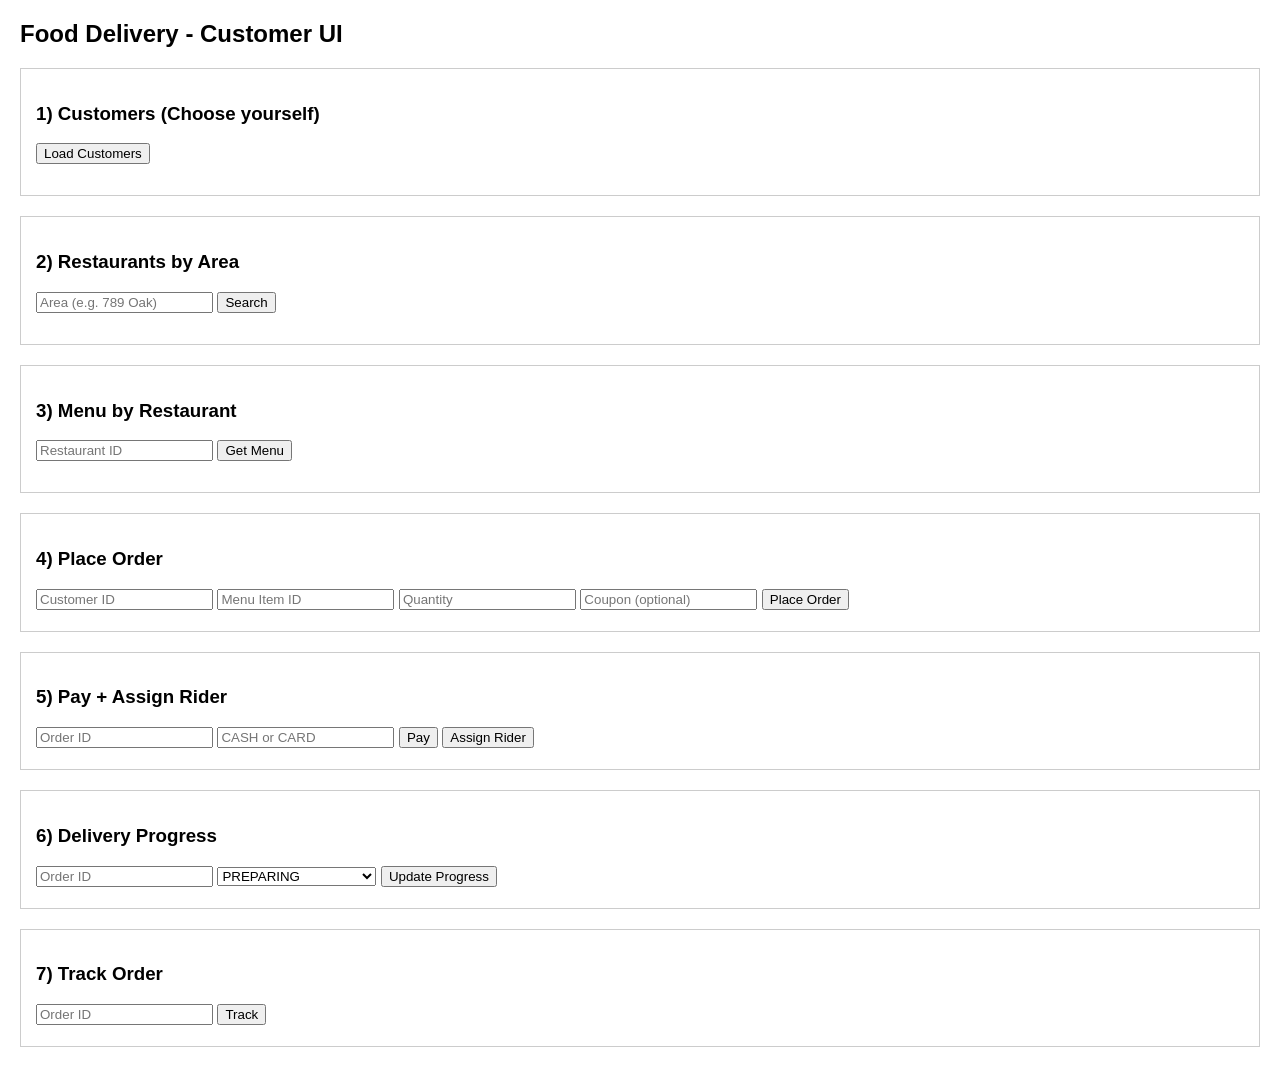
==== frontend/index.html @ 3b463555 "wsdl connection tested" ====
<!DOCTYPE html>
<html>
<head>
  <title>Food Delivery UI</title>
  <style>
    body { font-family: Arial; margin: 20px; }
    .section { border: 1px solid #ccc; padding: 15px; margin-bottom: 20px; }
    ul { padding-left: 18px; }
    .msg { margin-top: 6px; font-weight: bold; }
  </style>
</head>
<body>
  <h2>Food Delivery - Customer UI</h2>

  <div class="section">
    <h3>1) Customers (Choose yourself)</h3>
    <button onclick="loadCustomers()">Load Customers</button>
    <ul id="customers"></ul>
  </div>

  <div class="section">
    <h3>2) Restaurants by Area</h3>
    <input id="area" placeholder="Area (e.g. 789 Oak)" />
    <button onclick="getRestaurants()">Search</button>
    <ul id="restaurants"></ul>
  </div>

  <div class="section">
    <h3>3) Menu by Restaurant</h3>
    <input id="restaurantId" placeholder="Restaurant ID" />
    <button onclick="getMenu()">Get Menu</button>
    <ul id="menu"></ul>
  </div>

  <div class="section">
    <h3>4) Place Order</h3>
    <input id="customerId" placeholder="Customer ID" />
    <input id="menuItemId" placeholder="Menu Item ID" />
    <input id="qty" placeholder="Quantity" />
    <input id="coupon" placeholder="Coupon (optional)" />
    <button onclick="placeOrder()">Place Order</button>
    <div id="orderResult" class="msg"></div>
  </div>

  <div class="section">
    <h3>5) Pay + Assign Rider</h3>
    <input id="orderIdPay" placeholder="Order ID" />
    <input id="payMethod" placeholder="CASH or CARD" />
    <button onclick="payOrder()">Pay</button>
    <button onclick="assignRider()">Assign Rider</button>
    <div id="payResult" class="msg"></div>
  </div>

  <div class="section">
    <h3>6) Delivery Progress</h3>
    <input id="orderIdProgress" placeholder="Order ID" />
    <select id="progressStatus">
      <option value="PREPARING">PREPARING</option>
      <option value="OUT_FOR_DELIVERY">OUT_FOR_DELIVERY</option>
      <option value="DELIVERED">DELIVERED</option>
    </select>
    <button onclick="updateProgress()">Update Progress</button>
    <div id="progressResult" class="msg"></div>
  </div>

  <div class="section">
    <h3>7) Track Order</h3>
    <input id="orderIdTrack" placeholder="Order ID" />
    <button onclick="trackOrder()">Track</button>
    <div id="trackResult" class="msg"></div>
  </div>

  <script>
    const SOAP_URL_RESTAURANT = "http://localhost:8080/RestaurantService";
    const SOAP_URL_ORDER = "http://localhost:8080/OrderService";

    async function sendSoap(url, body) {
      const res = await fetch(url, {
        method: "POST",
        headers: { "Content-Type": "text/xml" },
        body
      });
      return await res.text();
    }

    function parseXML(xmlText) {
      return new DOMParser().parseFromString(xmlText, "text/xml");
    }

    function getText(node, tag) {
      const el = node.getElementsByTagNameNS("*", tag)[0];
      return el ? el.textContent : "";
    }

    function loadCustomers() {
      const body = `
        <soapenv:Envelope xmlns:soapenv="http://schemas.xmlsoap.org/soap/envelope/"
                          xmlns:ws="http://wsdl.fooddelivery.com/">
          <soapenv:Body><ws:getAllCustomers/></soapenv:Body>
        </soapenv:Envelope>`;
      sendSoap(SOAP_URL_RESTAURANT, body).then(xml => {
        const doc = parseXML(xml);
        const list = doc.getElementsByTagNameNS("*", "return");
        const ul = document.getElementById("customers");
        ul.innerHTML = "";

        if (list.length === 0) {
          ul.innerHTML = "<li>No customers found.</li>";
          return;
        }

        for (let i = 0; i < list.length; i++) {
          const id = getText(list[i], "id");
          const name = getText(list[i], "name");
          const address = getText(list[i], "address");
          ul.innerHTML += `<li>ID ${id} - ${name} (${address})</li>`;
        }
      });
    }

    function getRestaurants() {
      const area = document.getElementById("area").value;
      const body = `
        <soapenv:Envelope xmlns:soapenv="http://schemas.xmlsoap.org/soap/envelope/"
                          xmlns:ws="http://wsdl.fooddelivery.com/">
          <soapenv:Body>
            <ws:getRestaurantsByArea><area>${area}</area></ws:getRestaurantsByArea>
          </soapenv:Body>
        </soapenv:Envelope>`;
      sendSoap(SOAP_URL_RESTAURANT, body).then(xml => {
        const doc = parseXML(xml);
        const list = doc.getElementsByTagNameNS("*", "return");
        const ul = document.getElementById("restaurants");
        ul.innerHTML = "";

        if (list.length === 0) {
          ul.innerHTML = "<li>No restaurants found in this area.</li>";
          return;
        }

        for (let i = 0; i < list.length; i++) {
          const id = getText(list[i], "id");
          const name = getText(list[i], "name");
          const address = getText(list[i], "address");
          ul.innerHTML += `<li>ID ${id} - ${name} (${address})</li>`;
        }
      });
    }

    function getMenu() {
      const id = document.getElementById("restaurantId").value;
      const body = `
        <soapenv:Envelope xmlns:soapenv="http://schemas.xmlsoap.org/soap/envelope/"
                          xmlns:ws="http://wsdl.fooddelivery.com/">
          <soapenv:Body>
            <ws:getMenuByRestaurant><restaurantId>${id}</restaurantId></ws:getMenuByRestaurant>
          </soapenv:Body>
        </soapenv:Envelope>`;
      sendSoap(SOAP_URL_RESTAURANT, body).then(xml => {
        const doc = parseXML(xml);
        const list = doc.getElementsByTagNameNS("*", "return");
        const ul = document.getElementById("menu");
        ul.innerHTML = "";

        if (list.length === 0) {
          ul.innerHTML = "<li>No menu items found.</li>";
          return;
        }

        for (let i = 0; i < list.length; i++) {
          const id = getText(list[i], "id");
          const name = getText(list[i], "name");
          const price = getText(list[i], "price");
          ul.innerHTML += `<li>ID ${id} - ${name} ($${price})</li>`;
        }
      });
    }

    function placeOrder() {
      const customerId = document.getElementById("customerId").value;
      const restaurantId = document.getElementById("restaurantId").value;
      const menuItemId = document.getElementById("menuItemId").value;
      const qty = document.getElementById("qty").value;
      const coupon = document.getElementById("coupon").value;

      const body = `
        <soapenv:Envelope xmlns:soapenv="http://schemas.xmlsoap.org/soap/envelope/"
                          xmlns:ws="http://wsdl.fooddelivery.com/">
          <soapenv:Body>
            <ws:placeOrder>
              <customerId>${customerId}</customerId>
              <restaurantId>${restaurantId}</restaurantId>
              <menuItemId>${menuItemId}</menuItemId>
              <quantity>${qty}</quantity>
              <couponCode>${coupon}</couponCode>
            </ws:placeOrder>
          </soapenv:Body>
        </soapenv:Envelope>`;
      sendSoap(SOAP_URL_ORDER, body).then(xml => {
        const doc = parseXML(xml);
        const orderId = doc.getElementsByTagNameNS("*", "return")[0]?.textContent;
        document.getElementById("orderResult").textContent =
          orderId ? `✅ Order placed! Order ID: ${orderId}` : "❌ Order failed.";
      });
    }

    function payOrder() {
      const orderId = document.getElementById("orderIdPay").value;
      const method = document.getElementById("payMethod").value;

      const body = `
        <soapenv:Envelope xmlns:soapenv="http://schemas.xmlsoap.org/soap/envelope/"
                          xmlns:ws="http://wsdl.fooddelivery.com/">
          <soapenv:Body>
            <ws:payOrder><orderId>${orderId}</orderId><method>${method}</method></ws:payOrder>
          </soapenv:Body>
        </soapenv:Envelope>`;
      sendSoap(SOAP_URL_ORDER, body).then(() => {
        document.getElementById("payResult").textContent = "✅ Payment success!";
      });
    }

    function assignRider() {
      const orderId = document.getElementById("orderIdPay").value;
      const body = `
        <soapenv:Envelope xmlns:soapenv="http://schemas.xmlsoap.org/soap/envelope/"
                          xmlns:ws="http://wsdl.fooddelivery.com/">
          <soapenv:Body>
            <ws:assignRider><orderId>${orderId}</orderId></ws:assignRider>
          </soapenv:Body>
        </soapenv:Envelope>`;
      sendSoap(SOAP_URL_ORDER, body).then(() => {
        document.getElementById("payResult").textContent = "✅ Rider assigned!";
      });
    }

    function updateProgress() {
      const orderId = document.getElementById("orderIdProgress").value;
      const progress = document.getElementById("progressStatus").value;

      const body = `
        <soapenv:Envelope xmlns:soapenv="http://schemas.xmlsoap.org/soap/envelope/"
                          xmlns:ws="http://wsdl.fooddelivery.com/">
          <soapenv:Body>
            <ws:updateDeliveryProgress>
              <orderId>${orderId}</orderId>
              <progress>${progress}</progress>
            </ws:updateDeliveryProgress>
          </soapenv:Body>
        </soapenv:Envelope>`;
      sendSoap(SOAP_URL_ORDER, body).then(() => {
        document.getElementById("progressResult").textContent = "✅ Progress updated!";
      });
    }

    function trackOrder() {
      const orderId = document.getElementById("orderIdTrack").value;
      const body = `
        <soapenv:Envelope xmlns:soapenv="http://schemas.xmlsoap.org/soap/envelope/"
                          xmlns:ws="http://wsdl.fooddelivery.com/">
          <soapenv:Body>
            <ws:trackOrder><orderId>${orderId}</orderId></ws:trackOrder>
          </soapenv:Body>
        </soapenv:Envelope>`;
      sendSoap(SOAP_URL_ORDER, body).then(xml => {
        const doc = parseXML(xml);
        const order = doc.getElementsByTagNameNS("*", "return")[0];

        if (!order) {
          document.getElementById("trackResult").textContent = "❌ Order not found.";
          return;
        }

        const status = getText(order, "status");
        const total = getText(order, "totalPrice");
        document.getElementById("trackResult").textContent =
          `✅ Status: ${status}, Total: ${total}`;
      });
    }
  </script>
</body>
</html>
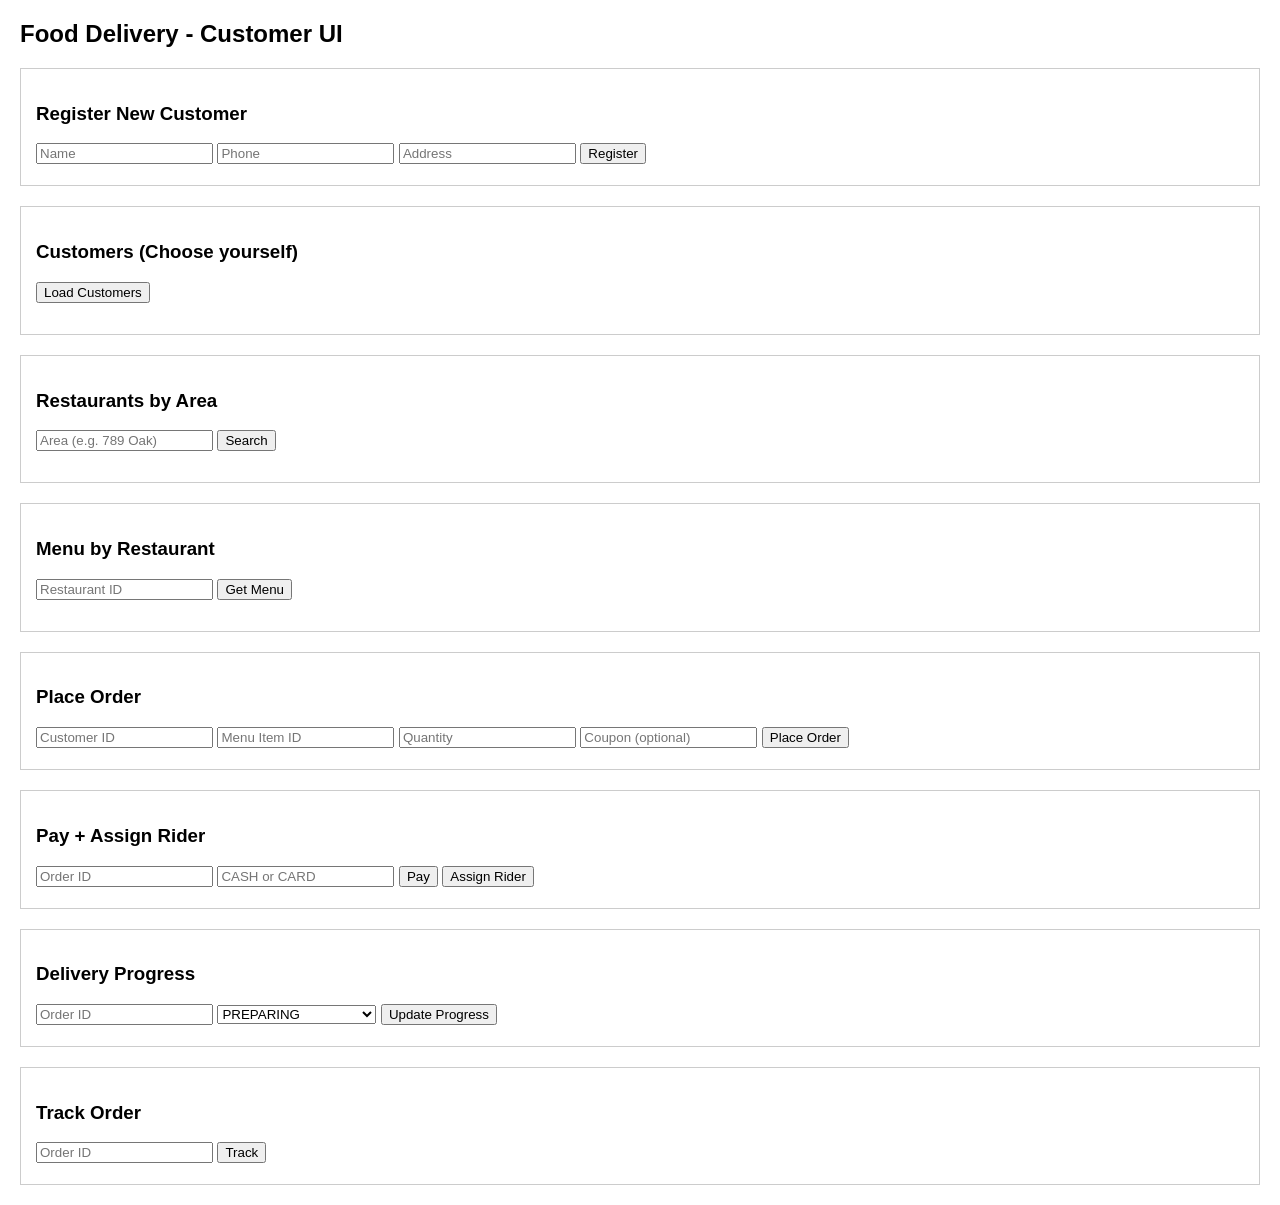
==== commit 0ee7f561: "bug fixed" ====
--- a/frontend/index.html
+++ b/frontend/index.html
@@ -13,27 +13,36 @@
   <h2>Food Delivery - Customer UI</h2>
 
   <div class="section">
-    <h3>1) Customers (Choose yourself)</h3>
+    <h3>Register New Customer</h3>
+    <input id="custName" placeholder="Name" />
+    <input id="custPhone" placeholder="Phone" />
+    <input id="custAddress" placeholder="Address" />
+    <button onclick="registerCustomer()">Register</button>
+    <div id="custMsg" class="msg"></div>
+  </div>
+
+  <div class="section">
+    <h3>Customers (Choose yourself)</h3>
     <button onclick="loadCustomers()">Load Customers</button>
     <ul id="customers"></ul>
   </div>
 
   <div class="section">
-    <h3>2) Restaurants by Area</h3>
+    <h3>Restaurants by Area</h3>
     <input id="area" placeholder="Area (e.g. 789 Oak)" />
     <button onclick="getRestaurants()">Search</button>
     <ul id="restaurants"></ul>
   </div>
 
   <div class="section">
-    <h3>3) Menu by Restaurant</h3>
+    <h3>Menu by Restaurant</h3>
     <input id="restaurantId" placeholder="Restaurant ID" />
     <button onclick="getMenu()">Get Menu</button>
     <ul id="menu"></ul>
   </div>
 
   <div class="section">
-    <h3>4) Place Order</h3>
+    <h3>Place Order</h3>
     <input id="customerId" placeholder="Customer ID" />
     <input id="menuItemId" placeholder="Menu Item ID" />
     <input id="qty" placeholder="Quantity" />
@@ -43,7 +52,7 @@
   </div>
 
   <div class="section">
-    <h3>5) Pay + Assign Rider</h3>
+    <h3>Pay + Assign Rider</h3>
     <input id="orderIdPay" placeholder="Order ID" />
     <input id="payMethod" placeholder="CASH or CARD" />
     <button onclick="payOrder()">Pay</button>
@@ -52,7 +61,7 @@
   </div>
 
   <div class="section">
-    <h3>6) Delivery Progress</h3>
+    <h3>Delivery Progress</h3>
     <input id="orderIdProgress" placeholder="Order ID" />
     <select id="progressStatus">
       <option value="PREPARING">PREPARING</option>
@@ -64,7 +73,7 @@
   </div>
 
   <div class="section">
-    <h3>7) Track Order</h3>
+    <h3>Track Order</h3>
     <input id="orderIdTrack" placeholder="Order ID" />
     <button onclick="trackOrder()">Track</button>
     <div id="trackResult" class="msg"></div>
@@ -90,6 +99,23 @@
     function getText(node, tag) {
       const el = node.getElementsByTagNameNS("*", tag)[0];
       return el ? el.textContent : "";
+    }
+
+    function registerCustomer() {
+      const body = `
+        <soapenv:Envelope xmlns:soapenv="http://schemas.xmlsoap.org/soap/envelope/"
+                          xmlns:ws="http://wsdl.fooddelivery.com/">
+          <soapenv:Body>
+            <ws:registerCustomer>
+              <name>${custName.value}</name>
+              <phone>${custPhone.value}</phone>
+              <address>${custAddress.value}</address>
+            </ws:registerCustomer>
+          </soapenv:Body>
+        </soapenv:Envelope>`;
+      sendSoap(SOAP_URL_RESTAURANT, body).then(() => {
+        custMsg.textContent = "✅ Customer registered!";
+      });
     }
 
     function loadCustomers() {
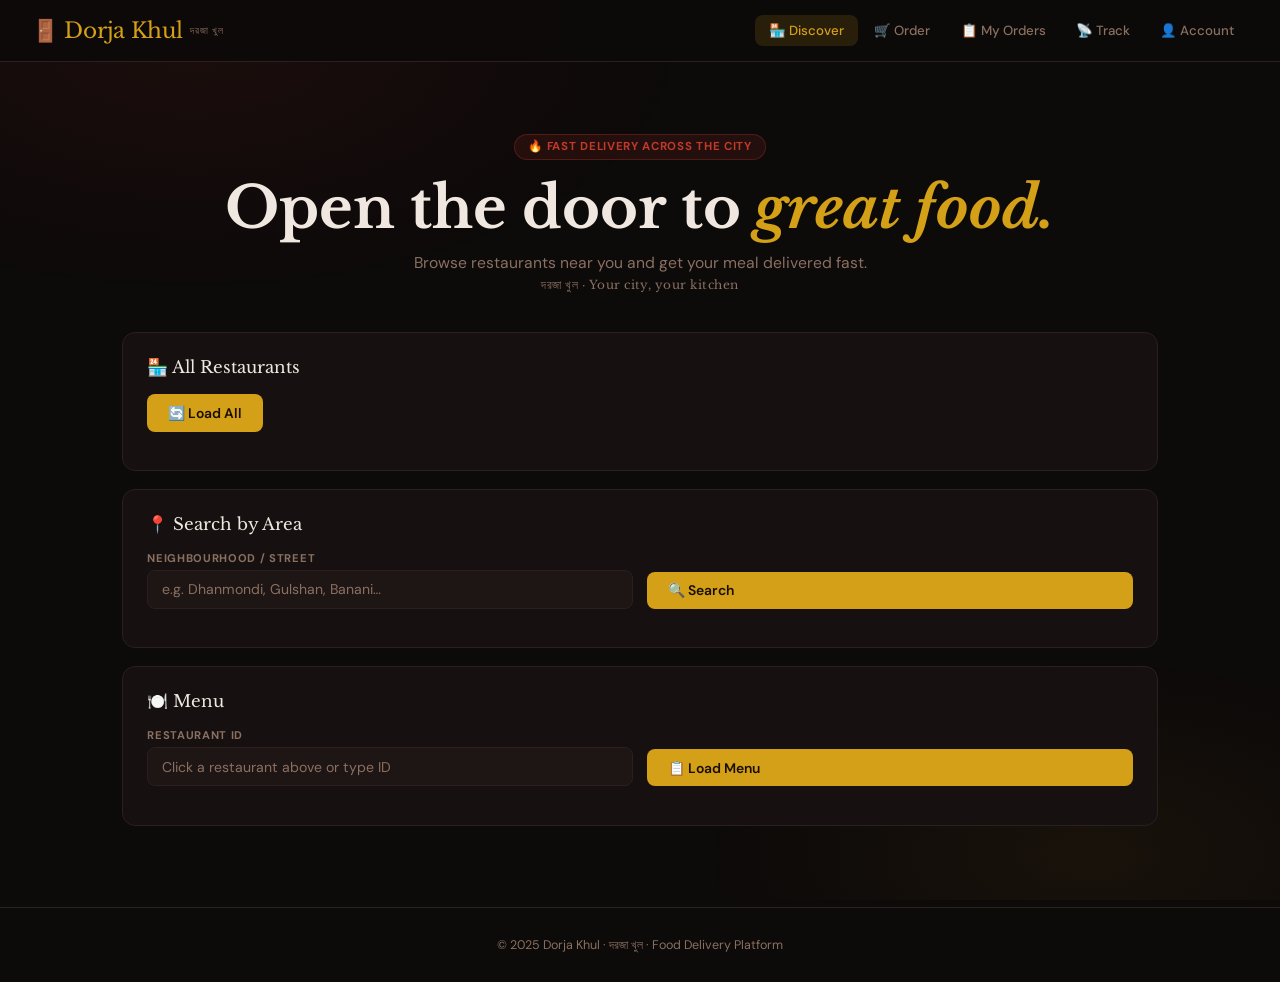
==== commit a9cacbc8: "added fancy frontend" ====
--- a/frontend/index.html
+++ b/frontend/index.html
@@ -1,308 +1,207 @@
 <!DOCTYPE html>
-<html>
+<html lang="en">
 <head>
-  <title>Food Delivery UI</title>
-  <style>
-    body { font-family: Arial; margin: 20px; }
-    .section { border: 1px solid #ccc; padding: 15px; margin-bottom: 20px; }
-    ul { padding-left: 18px; }
-    .msg { margin-top: 6px; font-weight: bold; }
-  </style>
+  <meta charset="UTF-8"/>
+  <meta name="viewport" content="width=device-width, initial-scale=1.0"/>
+  <title>দরজা খুল — Dorja Khul</title>
+  <link href="https://fonts.googleapis.com/css2?family=Libre+Baskerville:ital,wght@0,400;0,700;1,400&family=DM+Sans:wght@300;400;500;600&display=swap" rel="stylesheet"/>
+  <link rel="stylesheet" href="index.css"/>
 </head>
 <body>
-  <h2>Food Delivery - Customer UI</h2>
-
-  <div class="section">
-    <h3>Register New Customer</h3>
-    <input id="custName" placeholder="Name" />
-    <input id="custPhone" placeholder="Phone" />
-    <input id="custAddress" placeholder="Address" />
-    <button onclick="registerCustomer()">Register</button>
-    <div id="custMsg" class="msg"></div>
-  </div>
-
-  <div class="section">
-    <h3>Customers (Choose yourself)</h3>
-    <button onclick="loadCustomers()">Load Customers</button>
-    <ul id="customers"></ul>
-  </div>
-
-  <div class="section">
-    <h3>Restaurants by Area</h3>
-    <input id="area" placeholder="Area (e.g. 789 Oak)" />
-    <button onclick="getRestaurants()">Search</button>
-    <ul id="restaurants"></ul>
-  </div>
-
-  <div class="section">
-    <h3>Menu by Restaurant</h3>
-    <input id="restaurantId" placeholder="Restaurant ID" />
-    <button onclick="getMenu()">Get Menu</button>
-    <ul id="menu"></ul>
-  </div>
-
-  <div class="section">
-    <h3>Place Order</h3>
-    <input id="customerId" placeholder="Customer ID" />
-    <input id="menuItemId" placeholder="Menu Item ID" />
-    <input id="qty" placeholder="Quantity" />
-    <input id="coupon" placeholder="Coupon (optional)" />
-    <button onclick="placeOrder()">Place Order</button>
-    <div id="orderResult" class="msg"></div>
-  </div>
-
-  <div class="section">
-    <h3>Pay + Assign Rider</h3>
-    <input id="orderIdPay" placeholder="Order ID" />
-    <input id="payMethod" placeholder="CASH or CARD" />
-    <button onclick="payOrder()">Pay</button>
-    <button onclick="assignRider()">Assign Rider</button>
-    <div id="payResult" class="msg"></div>
-  </div>
-
-  <div class="section">
-    <h3>Delivery Progress</h3>
-    <input id="orderIdProgress" placeholder="Order ID" />
-    <select id="progressStatus">
-      <option value="PREPARING">PREPARING</option>
-      <option value="OUT_FOR_DELIVERY">OUT_FOR_DELIVERY</option>
-      <option value="DELIVERED">DELIVERED</option>
-    </select>
-    <button onclick="updateProgress()">Update Progress</button>
-    <div id="progressResult" class="msg"></div>
-  </div>
-
-  <div class="section">
-    <h3>Track Order</h3>
-    <input id="orderIdTrack" placeholder="Order ID" />
-    <button onclick="trackOrder()">Track</button>
-    <div id="trackResult" class="msg"></div>
-  </div>
-
-  <script>
-    const SOAP_URL_RESTAURANT = "http://localhost:8080/RestaurantService";
-    const SOAP_URL_ORDER = "http://localhost:8080/OrderService";
-
-    async function sendSoap(url, body) {
-      const res = await fetch(url, {
-        method: "POST",
-        headers: { "Content-Type": "text/xml" },
-        body
-      });
-      return await res.text();
-    }
-
-    function parseXML(xmlText) {
-      return new DOMParser().parseFromString(xmlText, "text/xml");
-    }
-
-    function getText(node, tag) {
-      const el = node.getElementsByTagNameNS("*", tag)[0];
-      return el ? el.textContent : "";
-    }
-
-    function registerCustomer() {
-      const body = `
-        <soapenv:Envelope xmlns:soapenv="http://schemas.xmlsoap.org/soap/envelope/"
-                          xmlns:ws="http://wsdl.fooddelivery.com/">
-          <soapenv:Body>
-            <ws:registerCustomer>
-              <name>${custName.value}</name>
-              <phone>${custPhone.value}</phone>
-              <address>${custAddress.value}</address>
-            </ws:registerCustomer>
-          </soapenv:Body>
-        </soapenv:Envelope>`;
-      sendSoap(SOAP_URL_RESTAURANT, body).then(() => {
-        custMsg.textContent = "✅ Customer registered!";
-      });
-    }
-
-    function loadCustomers() {
-      const body = `
-        <soapenv:Envelope xmlns:soapenv="http://schemas.xmlsoap.org/soap/envelope/"
-                          xmlns:ws="http://wsdl.fooddelivery.com/">
-          <soapenv:Body><ws:getAllCustomers/></soapenv:Body>
-        </soapenv:Envelope>`;
-      sendSoap(SOAP_URL_RESTAURANT, body).then(xml => {
-        const doc = parseXML(xml);
-        const list = doc.getElementsByTagNameNS("*", "return");
-        const ul = document.getElementById("customers");
-        ul.innerHTML = "";
-
-        if (list.length === 0) {
-          ul.innerHTML = "<li>No customers found.</li>";
-          return;
-        }
-
-        for (let i = 0; i < list.length; i++) {
-          const id = getText(list[i], "id");
-          const name = getText(list[i], "name");
-          const address = getText(list[i], "address");
-          ul.innerHTML += `<li>ID ${id} - ${name} (${address})</li>`;
-        }
-      });
-    }
-
-    function getRestaurants() {
-      const area = document.getElementById("area").value;
-      const body = `
-        <soapenv:Envelope xmlns:soapenv="http://schemas.xmlsoap.org/soap/envelope/"
-                          xmlns:ws="http://wsdl.fooddelivery.com/">
-          <soapenv:Body>
-            <ws:getRestaurantsByArea><area>${area}</area></ws:getRestaurantsByArea>
-          </soapenv:Body>
-        </soapenv:Envelope>`;
-      sendSoap(SOAP_URL_RESTAURANT, body).then(xml => {
-        const doc = parseXML(xml);
-        const list = doc.getElementsByTagNameNS("*", "return");
-        const ul = document.getElementById("restaurants");
-        ul.innerHTML = "";
-
-        if (list.length === 0) {
-          ul.innerHTML = "<li>No restaurants found in this area.</li>";
-          return;
-        }
-
-        for (let i = 0; i < list.length; i++) {
-          const id = getText(list[i], "id");
-          const name = getText(list[i], "name");
-          const address = getText(list[i], "address");
-          ul.innerHTML += `<li>ID ${id} - ${name} (${address})</li>`;
-        }
-      });
-    }
-
-    function getMenu() {
-      const id = document.getElementById("restaurantId").value;
-      const body = `
-        <soapenv:Envelope xmlns:soapenv="http://schemas.xmlsoap.org/soap/envelope/"
-                          xmlns:ws="http://wsdl.fooddelivery.com/">
-          <soapenv:Body>
-            <ws:getMenuByRestaurant><restaurantId>${id}</restaurantId></ws:getMenuByRestaurant>
-          </soapenv:Body>
-        </soapenv:Envelope>`;
-      sendSoap(SOAP_URL_RESTAURANT, body).then(xml => {
-        const doc = parseXML(xml);
-        const list = doc.getElementsByTagNameNS("*", "return");
-        const ul = document.getElementById("menu");
-        ul.innerHTML = "";
-
-        if (list.length === 0) {
-          ul.innerHTML = "<li>No menu items found.</li>";
-          return;
-        }
-
-        for (let i = 0; i < list.length; i++) {
-          const id = getText(list[i], "id");
-          const name = getText(list[i], "name");
-          const price = getText(list[i], "price");
-          ul.innerHTML += `<li>ID ${id} - ${name} ($${price})</li>`;
-        }
-      });
-    }
-
-    function placeOrder() {
-      const customerId = document.getElementById("customerId").value;
-      const restaurantId = document.getElementById("restaurantId").value;
-      const menuItemId = document.getElementById("menuItemId").value;
-      const qty = document.getElementById("qty").value;
-      const coupon = document.getElementById("coupon").value;
-
-      const body = `
-        <soapenv:Envelope xmlns:soapenv="http://schemas.xmlsoap.org/soap/envelope/"
-                          xmlns:ws="http://wsdl.fooddelivery.com/">
-          <soapenv:Body>
-            <ws:placeOrder>
-              <customerId>${customerId}</customerId>
-              <restaurantId>${restaurantId}</restaurantId>
-              <menuItemId>${menuItemId}</menuItemId>
-              <quantity>${qty}</quantity>
-              <couponCode>${coupon}</couponCode>
-            </ws:placeOrder>
-          </soapenv:Body>
-        </soapenv:Envelope>`;
-      sendSoap(SOAP_URL_ORDER, body).then(xml => {
-        const doc = parseXML(xml);
-        const orderId = doc.getElementsByTagNameNS("*", "return")[0]?.textContent;
-        document.getElementById("orderResult").textContent =
-          orderId ? `✅ Order placed! Order ID: ${orderId}` : "❌ Order failed.";
-      });
-    }
-
-    function payOrder() {
-      const orderId = document.getElementById("orderIdPay").value;
-      const method = document.getElementById("payMethod").value;
-
-      const body = `
-        <soapenv:Envelope xmlns:soapenv="http://schemas.xmlsoap.org/soap/envelope/"
-                          xmlns:ws="http://wsdl.fooddelivery.com/">
-          <soapenv:Body>
-            <ws:payOrder><orderId>${orderId}</orderId><method>${method}</method></ws:payOrder>
-          </soapenv:Body>
-        </soapenv:Envelope>`;
-      sendSoap(SOAP_URL_ORDER, body).then(() => {
-        document.getElementById("payResult").textContent = "✅ Payment success!";
-      });
-    }
-
-    function assignRider() {
-      const orderId = document.getElementById("orderIdPay").value;
-      const body = `
-        <soapenv:Envelope xmlns:soapenv="http://schemas.xmlsoap.org/soap/envelope/"
-                          xmlns:ws="http://wsdl.fooddelivery.com/">
-          <soapenv:Body>
-            <ws:assignRider><orderId>${orderId}</orderId></ws:assignRider>
-          </soapenv:Body>
-        </soapenv:Envelope>`;
-      sendSoap(SOAP_URL_ORDER, body).then(() => {
-        document.getElementById("payResult").textContent = "✅ Rider assigned!";
-      });
-    }
-
-    function updateProgress() {
-      const orderId = document.getElementById("orderIdProgress").value;
-      const progress = document.getElementById("progressStatus").value;
-
-      const body = `
-        <soapenv:Envelope xmlns:soapenv="http://schemas.xmlsoap.org/soap/envelope/"
-                          xmlns:ws="http://wsdl.fooddelivery.com/">
-          <soapenv:Body>
-            <ws:updateDeliveryProgress>
-              <orderId>${orderId}</orderId>
-              <progress>${progress}</progress>
-            </ws:updateDeliveryProgress>
-          </soapenv:Body>
-        </soapenv:Envelope>`;
-      sendSoap(SOAP_URL_ORDER, body).then(() => {
-        document.getElementById("progressResult").textContent = "✅ Progress updated!";
-      });
-    }
-
-    function trackOrder() {
-      const orderId = document.getElementById("orderIdTrack").value;
-      const body = `
-        <soapenv:Envelope xmlns:soapenv="http://schemas.xmlsoap.org/soap/envelope/"
-                          xmlns:ws="http://wsdl.fooddelivery.com/">
-          <soapenv:Body>
-            <ws:trackOrder><orderId>${orderId}</orderId></ws:trackOrder>
-          </soapenv:Body>
-        </soapenv:Envelope>`;
-      sendSoap(SOAP_URL_ORDER, body).then(xml => {
-        const doc = parseXML(xml);
-        const order = doc.getElementsByTagNameNS("*", "return")[0];
-
-        if (!order) {
-          document.getElementById("trackResult").textContent = "❌ Order not found.";
-          return;
-        }
-
-        const status = getText(order, "status");
-        const total = getText(order, "totalPrice");
-        document.getElementById("trackResult").textContent =
-          `✅ Status: ${status}, Total: ${total}`;
-      });
-    }
-  </script>
+
+<nav>
+  <div class="logo">
+    🚪 Dorja Khul
+    <span class="logo-sub">দরজা খুল</span>
+  </div>
+  <div class="nav-tabs">
+    <button class="tab-btn active" onclick="showPage('discover',this)">🏪 Discover</button>
+    <button class="tab-btn" onclick="showPage('order',this)">🛒 Order</button>
+    <button class="tab-btn" onclick="showPage('myorders',this)">📋 My Orders</button>
+    <button class="tab-btn" onclick="showPage('track',this)">📡 Track</button>
+    <button class="tab-btn" onclick="showPage('account',this)">👤 Account</button>
+  </div>
+</nav>
+
+<div class="hero">
+  <div class="hero-eyebrow">🔥 Fast delivery across the city</div>
+  <h1>Open the door to <em>great food.</em></h1>
+  <p>Browse restaurants near you and get your meal delivered fast.</p>
+  <div class="hero-bn">দরজা খুল · Your city, your kitchen</div>
+</div>
+
+<div class="main">
+
+  <!-- ═══ DISCOVER ═══ -->
+  <div class="page active" id="page-discover">
+
+    <div class="card">
+      <div class="card-title">🏪 All Restaurants</div>
+      <div class="actions" style="margin-top:0;margin-bottom:.9rem;">
+        <button class="btn btn-primary" onclick="loadAllRestaurants()">🔄 Load All</button>
+      </div>
+      <div id="all-restaurants"></div>
+    </div>
+
+    <div class="card">
+      <div class="card-title">📍 Search by Area</div>
+      <div class="g2">
+        <div class="field">
+          <label>Neighbourhood / Street</label>
+          <input id="area" placeholder="e.g. Dhanmondi, Gulshan, Banani…"/>
+        </div>
+        <div style="display:flex;align-items:flex-end;">
+          <button class="btn btn-primary" onclick="searchRestaurants()" style="width:100%">🔍 Search</button>
+        </div>
+      </div>
+      <div id="search-restaurants" style="margin-top:.9rem;"></div>
+    </div>
+
+    <div class="card">
+      <div class="card-title">🍽️ Menu</div>
+      <div class="g2">
+        <div class="field">
+          <label>Restaurant ID</label>
+          <input id="restaurantId" placeholder="Click a restaurant above or type ID"/>
+        </div>
+        <div style="display:flex;align-items:flex-end;">
+          <button class="btn btn-primary" onclick="loadMenu()" style="width:100%">📋 Load Menu</button>
+        </div>
+      </div>
+      <div id="menu-list" style="margin-top:.9rem;"></div>
+    </div>
+
+  </div>
+
+  <!-- ═══ ORDER ═══ -->
+  <div class="page" id="page-order">
+
+    <div class="card">
+      <div class="card-title">🛒 Place Order</div>
+      <div class="g2">
+        <div class="field"><label>Customer ID</label><input id="customerId" placeholder="Your customer ID"/></div>
+        <div class="field"><label>Restaurant ID</label><input id="ord-restId" placeholder="Restaurant ID"/></div>
+        <div class="field"><label>Menu Item ID</label><input id="menuItemId" placeholder="Item ID from menu"/></div>
+        <div class="field"><label>Quantity</label><input id="qty" type="number" placeholder="1" min="1"/></div>
+        <div class="field" style="grid-column:span 2">
+          <label>Coupon Code <span style="font-weight:400;text-transform:none;font-size:.68rem">(optional)</span></label>
+          <input id="coupon" placeholder="e.g. SAVE20"/>
+        </div>
+      </div>
+      <div class="actions">
+        <button class="btn btn-primary" onclick="placeOrder()">🛍️ Place Order</button>
+      </div>
+      <div id="orderResult" class="msg"></div>
+    </div>
+
+    <div class="card">
+      <div class="card-title">💳 Payment</div>
+      <div class="g2">
+        <div class="field"><label>Order ID</label><input id="orderIdPay" placeholder="Order ID"/></div>
+        <div class="field">
+          <label>Method</label>
+          <select id="payMethod">
+            <option value="CASH">💵 Cash on Delivery</option>
+            <option value="CARD">💳 Card</option>
+          </select>
+        </div>
+      </div>
+      <div class="actions">
+        <button class="btn btn-primary" onclick="payOrder()">✅ Pay Now</button>
+        <button class="btn btn-outline" onclick="assignRider()">🛵 Auto-Assign Rider</button>
+      </div>
+      <div id="payResult" class="msg"></div>
+    </div>
+
+    <div class="card">
+      <div class="card-title">📦 Delivery Progress</div>
+      <div class="g2">
+        <div class="field"><label>Order ID</label><input id="orderIdProgress" placeholder="Order ID"/></div>
+        <div class="field">
+          <label>Status</label>
+          <select id="progressStatus">
+            <option value="PREPARING">🍳 Preparing</option>
+            <option value="OUT_FOR_DELIVERY">🛵 Out for Delivery</option>
+            <option value="DELIVERED">✅ Delivered</option>
+          </select>
+        </div>
+      </div>
+      <div class="actions">
+        <button class="btn btn-primary" onclick="updateProgress()">Update Progress</button>
+      </div>
+      <div id="progressResult" class="msg"></div>
+    </div>
+
+  </div>
+
+  <!-- ═══ MY ORDERS ═══ -->
+  <div class="page" id="page-myorders">
+
+    <div class="card">
+      <div class="card-title">📋 Order History</div>
+      <div class="g2">
+        <div class="field">
+          <label>Your Customer ID</label>
+          <input id="historyCustomerId" placeholder="Enter your customer ID"/>
+        </div>
+        <div style="display:flex;align-items:flex-end;">
+          <button class="btn btn-primary" onclick="loadOrderHistory()" style="width:100%">🔄 Load Orders</button>
+        </div>
+      </div>
+      <div id="order-history" style="margin-top:.9rem;"></div>
+    </div>
+
+  </div>
+
+  <!-- ═══ TRACK ═══ -->
+  <div class="page" id="page-track">
+
+    <div class="card">
+      <div class="card-title">📡 Track Order</div>
+      <div class="g2">
+        <div class="field">
+          <label>Order ID</label>
+          <input id="orderIdTrack" placeholder="Enter your order ID"/>
+        </div>
+        <div style="display:flex;align-items:flex-end;">
+          <button class="btn btn-primary" onclick="trackOrder()" style="width:100%">🔎 Track</button>
+        </div>
+      </div>
+      <div id="trackResult" style="margin-top:.9rem;"></div>
+    </div>
+
+  </div>
+
+  <!-- ═══ ACCOUNT ═══ -->
+  <div class="page" id="page-account">
+
+    <div class="card">
+      <div class="card-title">👤 Register as Customer</div>
+      <div class="g3">
+        <div class="field"><label>Full Name</label><input id="custName" placeholder="Your name"/></div>
+        <div class="field"><label>Phone</label><input id="custPhone" placeholder="+880 …"/></div>
+        <div class="field"><label>Delivery Address</label><input id="custAddress" placeholder="Street, Area"/></div>
+      </div>
+      <div class="actions">
+        <button class="btn btn-primary" onclick="registerCustomer()">📝 Register</button>
+      </div>
+      <div id="custMsg" class="msg"></div>
+    </div>
+
+    <div class="card">
+      <div class="card-title">👥 All Registered Customers</div>
+      <div class="actions" style="margin-top:0;margin-bottom:.9rem;">
+        <button class="btn btn-outline btn-sm" onclick="loadCustomers()">🔄 Refresh</button>
+      </div>
+      <div id="customers-list"></div>
+    </div>
+
+  </div>
+
+</div>
+
+<footer>© 2025 Dorja Khul · দরজা খুল · Food Delivery Platform</footer>
+
+<script src="index.js"></script>
 </body>
 </html>
--- a/frontend/index.css
+++ b/frontend/index.css
@@ -0,0 +1,240 @@
+:root {
+  --bg:        #0d0a0a;
+  --surface:   #161010;
+  --surface2:  #1e1515;
+  --border:    #2c1f1f;
+  --crimson:   #c0392b;
+  --gold:      #d4a017;
+  --gold-lt:   #e8b84b;
+  --gold-glow: rgba(212,160,23,.14);
+  --red-glow:  rgba(192,57,43,.12);
+  --green:     #27ae60;
+  --red-err:   #e74c3c;
+  --text:      #f0e8e0;
+  --muted:     #8a7060;
+  --radius:    13px;
+}
+*, *::before, *::after { box-sizing:border-box; margin:0; padding:0; }
+html { scroll-behavior:smooth; }
+body {
+  background:var(--bg);
+  color:var(--text);
+  font-family:'DM Sans', sans-serif;
+  min-height:100vh;
+}
+body::before {
+  content:'';
+  position:fixed; inset:0;
+  background:
+    radial-gradient(ellipse 70% 50% at 15% 5%,  rgba(192,57,43,.08) 0%,transparent 55%),
+    radial-gradient(ellipse 55% 40% at 85% 95%, rgba(212,160,23,.06) 0%,transparent 55%);
+  pointer-events:none; z-index:0;
+}
+
+/* NAV */
+nav {
+  position:sticky; top:0; z-index:100;
+  display:flex; align-items:center; justify-content:space-between;
+  padding:0 2rem; height:62px;
+  background:rgba(13,10,10,.88);
+  backdrop-filter:blur(18px);
+  border-bottom:1px solid var(--border);
+}
+.logo {
+  font-family:'Libre Baskerville', serif;
+  font-size:1.35rem; color:var(--gold);
+  letter-spacing:-.3px;
+  display:flex; align-items:center; gap:.5rem;
+}
+.logo-sub { font-size:.65rem; color:var(--muted); font-family:'DM Sans',sans-serif; font-weight:400; letter-spacing:.06em; text-transform:uppercase; }
+.nav-tabs { display:flex; gap:.2rem; }
+.tab-btn {
+  background:none; border:none; color:var(--muted);
+  padding:.42rem .85rem; border-radius:8px;
+  font-family:'DM Sans',sans-serif; font-size:.83rem; font-weight:500;
+  cursor:pointer; transition:all .2s;
+}
+.tab-btn.active, .tab-btn:hover { background:var(--gold-glow); color:var(--gold); }
+
+/* HERO */
+.hero {
+  position:relative; z-index:1;
+  text-align:center; padding:4.5rem 1rem 2.5rem;
+}
+.hero-eyebrow {
+  display:inline-flex; align-items:center; gap:.4rem;
+  background:var(--red-glow);
+  border:1px solid rgba(192,57,43,.3);
+  border-radius:100px; padding:.28rem .85rem;
+  font-size:.72rem; font-weight:700; color:var(--crimson);
+  letter-spacing:.06em; text-transform:uppercase;
+  margin-bottom:1rem;
+  animation:fadeUp .5s ease both;
+}
+.hero h1 {
+  font-family:'Libre Baskerville', serif;
+  font-size:clamp(2.2rem,5.5vw,3.6rem);
+  font-weight:700; line-height:1.12;
+  animation:fadeUp .5s .08s ease both;
+}
+.hero h1 em { font-style:italic; color:var(--gold); }
+.hero p {
+  color:var(--muted); margin-top:.7rem; font-size:.98rem;
+  animation:fadeUp .5s .16s ease both;
+}
+.hero-bn {
+  font-family:'Libre Baskerville',serif; font-size:.75rem;
+  color:var(--muted); margin-top:.3rem; letter-spacing:.04em;
+}
+
+/* MAIN */
+.main { position:relative; z-index:1; max-width:1080px; margin:0 auto; padding:0 1.4rem 4rem; }
+
+/* PAGES */
+.page { display:none; }
+.page.active { display:block; animation:fadeIn .3s ease; }
+
+/* CARDS */
+.card {
+  background:var(--surface);
+  border:1px solid var(--border);
+  border-radius:var(--radius);
+  padding:1.5rem; margin-bottom:1.1rem;
+  transition:border-color .2s;
+}
+.card:hover { border-color:rgba(212,160,23,.2); }
+.card-title {
+  font-family:'Libre Baskerville',serif;
+  font-size:1.05rem; margin-bottom:1rem;
+  display:flex; align-items:center; gap:.45rem;
+}
+
+/* GRIDS */
+.g2 { display:grid; grid-template-columns:1fr 1fr; gap:.85rem; }
+.g3 { display:grid; grid-template-columns:1fr 1fr 1fr; gap:.85rem; }
+@media(max-width:660px){ .g2,.g3{grid-template-columns:1fr} }
+
+/* FORM */
+.field { display:flex; flex-direction:column; gap:.32rem; }
+label { font-size:.7rem; font-weight:700; color:var(--muted); text-transform:uppercase; letter-spacing:.06em; }
+input, select, textarea {
+  background:var(--surface2); border:1px solid var(--border);
+  border-radius:8px; padding:.6rem .85rem;
+  color:var(--text); font-family:'DM Sans',sans-serif; font-size:.88rem;
+  width:100%; outline:none; transition:border-color .2s, box-shadow .2s;
+}
+input::placeholder { color:var(--muted); }
+input:focus, select:focus { border-color:var(--gold); box-shadow:0 0 0 3px var(--gold-glow); }
+select option { background:var(--surface2); }
+
+/* BUTTONS */
+.btn {
+  display:inline-flex; align-items:center; gap:.38rem;
+  padding:.6rem 1.3rem; border-radius:8px; border:none;
+  font-family:'DM Sans',sans-serif; font-size:.87rem; font-weight:600;
+  cursor:pointer; transition:all .2s; white-space:nowrap;
+}
+.btn-primary { background:var(--gold); color:#1a0e00; }
+.btn-primary:hover { background:var(--gold-lt); transform:translateY(-1px); box-shadow:0 5px 18px rgba(212,160,23,.3); }
+.btn-outline { background:transparent; border:1px solid var(--border); color:var(--text); }
+.btn-outline:hover { border-color:var(--gold); color:var(--gold); }
+.btn-danger { background:rgba(231,76,60,.12); border:1px solid rgba(231,76,60,.3); color:var(--red-err); }
+.btn-danger:hover { background:rgba(231,76,60,.22); }
+.btn-sm { padding:.38rem .88rem; font-size:.78rem; }
+.btn:active { transform:scale(.97); }
+.actions { display:flex; gap:.6rem; flex-wrap:wrap; margin-top:.9rem; }
+
+/* MSG */
+.msg { margin-top:.75rem; padding:.62rem .95rem; border-radius:8px; font-size:.85rem; font-weight:500; display:none; }
+.msg.ok  { background:rgba(39,174,96,.1); border:1px solid rgba(39,174,96,.3); color:var(--green); display:block; }
+.msg.err { background:rgba(231,76,60,.1); border:1px solid rgba(231,76,60,.3); color:var(--red-err); display:block; }
+.msg.inf { background:var(--gold-glow); border:1px solid rgba(212,160,23,.3); color:var(--gold); display:block; }
+
+/* LIST ITEM */
+.li {
+  display:flex; align-items:center; justify-content:space-between;
+  padding:.7rem .95rem; background:var(--surface2);
+  border:1px solid var(--border); border-radius:9px;
+  margin-bottom:.45rem; transition:border-color .2s;
+  animation:fadeIn .3s ease;
+}
+.li:hover { border-color:rgba(212,160,23,.18); }
+.li-left { display:flex; flex-direction:column; gap:.18rem; }
+.li-name { font-weight:600; font-size:.9rem; }
+.li-sub  { color:var(--muted); font-size:.77rem; }
+.li-right { display:flex; align-items:center; gap:.5rem; }
+
+/* BADGES */
+.badge {
+  padding:.2rem .58rem; border-radius:100px;
+  font-size:.7rem; font-weight:700; text-transform:uppercase; letter-spacing:.04em;
+}
+.b-gold  { background:var(--gold-glow); color:var(--gold); border:1px solid rgba(212,160,23,.3); }
+.b-green { background:rgba(39,174,96,.1); color:var(--green); border:1px solid rgba(39,174,96,.3); }
+.b-red   { background:rgba(231,76,60,.1); color:var(--red-err); border:1px solid rgba(231,76,60,.3); }
+.b-gray  { background:rgba(138,112,96,.12); color:var(--muted); border:1px solid rgba(138,112,96,.25); }
+
+/* EMPTY */
+.empty { text-align:center; padding:2.2rem; color:var(--muted); font-size:.88rem; }
+.empty-icon { font-size:2.2rem; margin-bottom:.5rem; opacity:.45; }
+
+/* TRACK STEPPER */
+.tracker { display:flex; align-items:flex-start; gap:0; margin-top:1rem; }
+.t-step { flex:1; display:flex; flex-direction:column; align-items:center; position:relative; }
+.t-step::after {
+  content:''; position:absolute; top:13px; left:50%; right:-50%;
+  height:2px; background:var(--border);
+}
+.t-step:last-child::after { display:none; }
+.t-dot {
+  width:26px; height:26px; border-radius:50%;
+  background:var(--surface2); border:2px solid var(--border);
+  display:flex; align-items:center; justify-content:center;
+  font-size:.68rem; z-index:1; transition:all .3s;
+}
+.t-label { font-size:.66rem; color:var(--muted); margin-top:.38rem; text-align:center; }
+.t-step.done .t-dot { background:var(--gold); border-color:var(--gold); color:#1a0e00; }
+.t-step.done .t-label { color:var(--gold); }
+.t-step.done::after { background:var(--gold); }
+
+/* SPINNER */
+.spin {
+  display:inline-block; width:15px; height:15px;
+  border:2px solid rgba(212,160,23,.25); border-top-color:var(--gold);
+  border-radius:50%; animation:spin .7s linear infinite;
+}
+
+/* RESTAURANT CARD */
+.rest-card {
+  background:var(--surface2); border:1px solid var(--border);
+  border-radius:10px; padding:1rem 1.1rem;
+  margin-bottom:.5rem; cursor:pointer;
+  transition:all .2s; animation:fadeIn .3s ease;
+  display:flex; align-items:center; justify-content:space-between;
+}
+.rest-card:hover { border-color:var(--gold); transform:translateX(3px); }
+
+/* DIVIDER */
+.divider { height:1px; background:var(--border); margin:1.2rem 0; }
+
+/* MENU ITEM CARD */
+.menu-card {
+  background:var(--surface2); border:1px solid var(--border);
+  border-radius:9px; padding:.85rem 1rem;
+  margin-bottom:.45rem; display:flex; align-items:center;
+  justify-content:space-between; animation:fadeIn .3s ease;
+  transition:border-color .2s;
+}
+.menu-card:hover { border-color:rgba(212,160,23,.15); }
+
+@keyframes fadeUp { from{opacity:0;transform:translateY(14px)} to{opacity:1;transform:translateY(0)} }
+@keyframes fadeIn { from{opacity:0} to{opacity:1} }
+@keyframes spin   { to{transform:rotate(360deg)} }
+
+/* stagger cards */
+.card:nth-child(1){animation:fadeUp .45s .04s ease both}
+.card:nth-child(2){animation:fadeUp .45s .08s ease both}
+.card:nth-child(3){animation:fadeUp .45s .12s ease both}
+.card:nth-child(4){animation:fadeUp .45s .16s ease both}
+
+footer { text-align:center; padding:1.8rem 1rem; color:var(--muted); font-size:.78rem; border-top:1px solid var(--border); }
